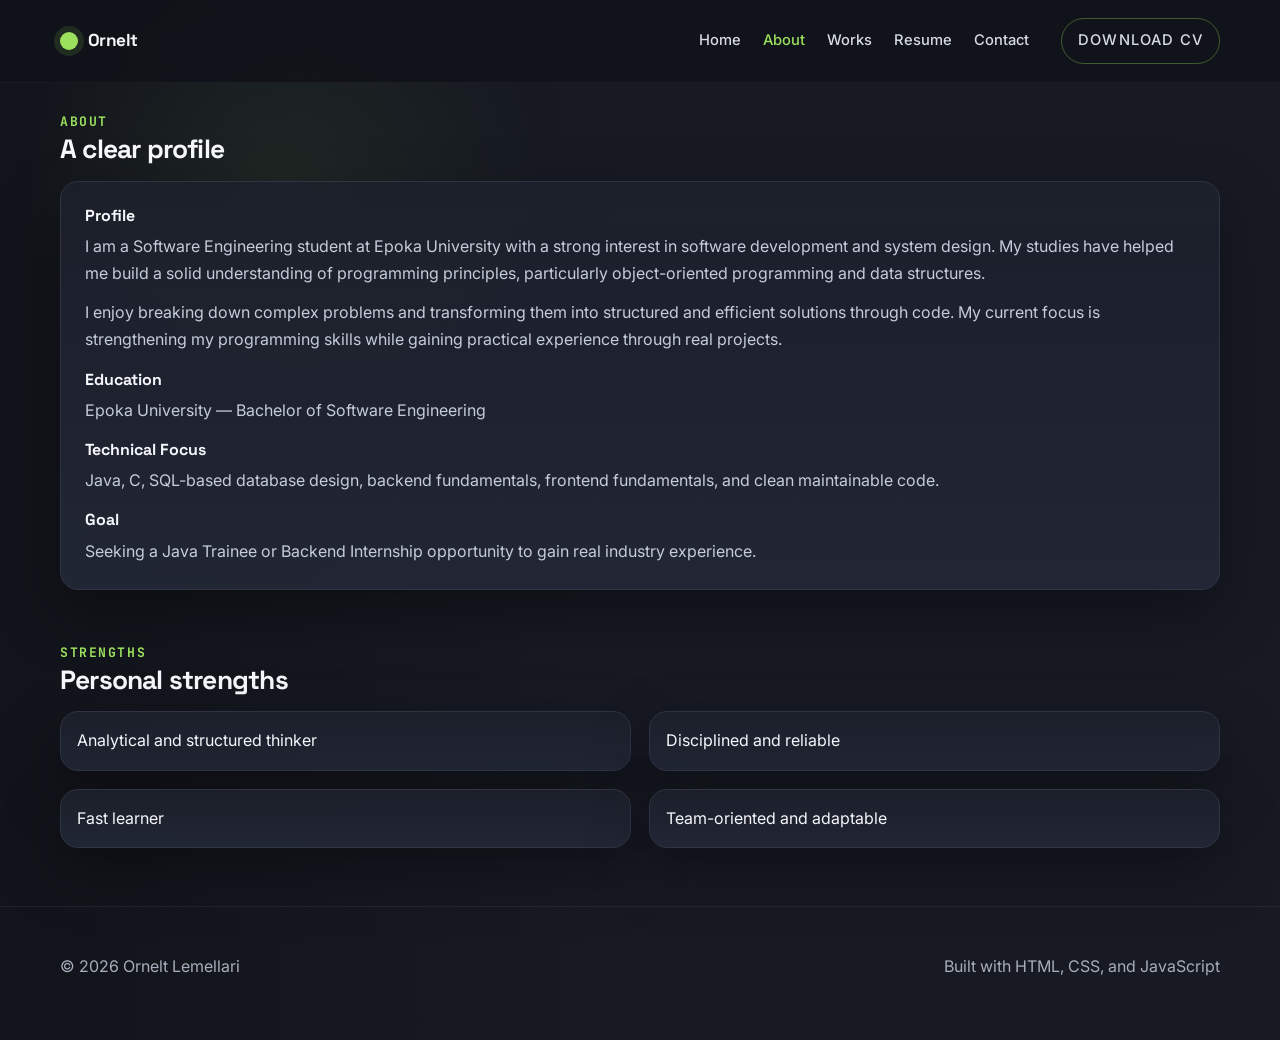
==== pages/about.html @ 7e1f36fd "Add files via upload" ====
<!doctype html><html lang="en"><head><meta charset="utf-8"><meta name="viewport" content="width=device-width,initial-scale=1"><title>About • Ornelt Lemellari</title><meta name="description" content="About Ornelt Lemellari: profile, education, strengths, and technical focus."><link rel="preconnect" href="https://fonts.googleapis.com"><link rel="preconnect" href="https://fonts.gstatic.com" crossorigin><link href="https://fonts.googleapis.com/css2?family=Space+Grotesk:wght@500;700;800&family=Inter:wght@400;500;600;700&family=JetBrains+Mono:wght@400;600&display=swap" rel="stylesheet"><link rel="stylesheet" href="../styles.css"><script defer src="../script.js"></script></head><body data-page="about"><a class="skip-link" href="#main">Skip to content</a><header data-site-header></header><main id="main" class="container"><section class="section"><div class="section-head"><p class="section-label">About</p><h2 class="h2">A clear profile</h2></div><article class="card"><div class="info-list"><div class="info-block"><h3>Profile</h3><p>I am a Software Engineering student at Epoka University with a strong interest in software development and system design. My studies have helped me build a solid understanding of programming principles, particularly object-oriented programming and data structures.</p><p style='margin-top:12px'>I enjoy breaking down complex problems and transforming them into structured and efficient solutions through code. My current focus is strengthening my programming skills while gaining practical experience through real projects.</p></div><div class="info-block"><h3>Education</h3><p>Epoka University — Bachelor of Software Engineering</p></div><div class="info-block"><h3>Technical Focus</h3><p>Java, C, SQL-based database design, backend fundamentals, frontend fundamentals, and clean maintainable code.</p></div><div class="info-block"><h3>Goal</h3><p>Seeking a Java Trainee or Backend Internship opportunity to gain real industry experience.</p></div></div></article></section><section class="section"><div class="section-head"><p class="section-label">Strengths</p><h2 class="h2">Personal strengths</h2></div><div class="grid strengths-grid"><div class="card strength">Analytical and structured thinker</div><div class="card strength">Disciplined and reliable</div><div class="card strength">Fast learner</div><div class="card strength">Team-oriented and adaptable</div></div></section></main><footer data-site-footer></footer></body></html>
---- styles.css ----
:root{--bg:#11131a;--bg2:#171a23;--surface:#1c202b;--surface2:#222736;--text:#f5f7fb;--muted:#a7adba;--line:#2e3444;--lime:#9BE15D;--lime2:#7ddc3f;--shadow:0 24px 60px rgba(0,0,0,.35);--max:1160px;--pad:clamp(18px,3vw,42px)}
*{box-sizing:border-box}html{scroll-behavior:smooth}body{margin:0;min-height:100vh;color:var(--text);background:radial-gradient(circle at 22% 18%,rgba(155,225,93,.08),transparent 20%),linear-gradient(90deg,#12141b 0%,#171a23 48%,#171a23 100%);font:400 16px/1.7 Inter,system-ui,sans-serif;overflow-x:hidden}
body:before{content:"";position:fixed;inset:0;pointer-events:none;background:linear-gradient(transparent 0 96%,rgba(255,255,255,.025) 96% 100%),linear-gradient(90deg,transparent 0 96%,rgba(255,255,255,.018) 96% 100%);background-size:100px 100px;mask-image:radial-gradient(circle at center,black 34%,transparent 86%);opacity:.18}
a{color:inherit}.container{width:min(var(--max),calc(100% - 2*var(--pad)));margin-inline:auto}.skip-link{position:absolute;left:12px;top:12px;z-index:999;padding:10px 12px;border-radius:10px;background:#202532;border:1px solid var(--line);transform:translateY(-220%)}.skip-link:focus{transform:translateY(0)}:focus-visible{outline:2px solid var(--lime);outline-offset:3px}
.site-header{position:sticky;top:0;z-index:30;background:rgba(17,19,26,.84);backdrop-filter:blur(12px);border-bottom:1px solid rgba(255,255,255,.04)}.header{min-height:82px;display:flex;align-items:center;justify-content:space-between;gap:16px}.brand{display:inline-flex;align-items:center;gap:10px;text-decoration:none;font:800 1.08rem/1 "Space Grotesk",Inter,sans-serif;letter-spacing:-.03em}.brand-mark{width:18px;height:18px;border-radius:999px;background:var(--lime);box-shadow:0 0 0 6px rgba(155,225,93,.12)}
.nav{display:flex;align-items:center;gap:22px}.nav a{text-decoration:none;color:#d5dae5;font-size:.92rem;font-weight:500;transition:.2s ease}.nav a:hover,.nav a[aria-current="page"]{color:var(--lime)}.resume-btn{margin-left:10px;display:inline-flex;align-items:center;justify-content:center;min-height:40px;padding:9px 16px;border:1px solid rgba(155,225,93,.35);border-radius:999px;color:var(--text);background:transparent;font-size:.82rem;font-weight:700;text-decoration:none;letter-spacing:.08em;text-transform:uppercase}.resume-btn:hover{background:rgba(155,225,93,.08)}.menu-btn{display:none;border:1px solid var(--line);background:#1b2030;color:var(--text);border-radius:12px;padding:10px 12px}
.hero{padding:58px 0 36px}.hero-grid{display:grid;grid-template-columns:minmax(0,1.02fr) minmax(360px,.98fr);gap:30px;align-items:center}.eyebrow{display:inline-flex;align-items:center;gap:10px;margin:0 0 14px;color:var(--lime);font:700 .84rem/1 "JetBrains Mono",monospace;letter-spacing:.12em;text-transform:uppercase}.eyebrow:before{content:"";width:32px;height:1px;background:linear-gradient(90deg,transparent,var(--lime))}
.hero h1{margin:0 0 8px;font:800 clamp(3.2rem,8vw,6.4rem)/.93 "Space Grotesk",Inter,sans-serif;letter-spacing:-.06em;max-width:8ch}.hero h1 span{display:block}.hero p.sub{margin:0 0 12px;color:var(--text);font-size:1.1rem}.hero p.sub strong{color:var(--lime)}.hero p.lead{margin:0;color:var(--muted);max-width:60ch}
.hero-actions{display:flex;flex-wrap:wrap;gap:14px;margin-top:28px}.btn{display:inline-flex;align-items:center;justify-content:center;min-height:48px;padding:12px 20px;border-radius:8px;text-decoration:none;font-weight:700;transition:.18s ease;border:1px solid transparent}.btn-primary{background:var(--lime);color:#11131a}.btn-primary:hover{background:var(--lime2);transform:translateY(-1px)}.btn-secondary{border-color:var(--line);background:rgba(255,255,255,.03);color:var(--text)}.btn-secondary:hover{border-color:rgba(155,225,93,.34);transform:translateY(-1px)}
.hero-tags{display:flex;flex-wrap:wrap;gap:10px;list-style:none;padding:0;margin:22px 0 0}.hero-tags li{padding:8px 12px;border-radius:999px;background:rgba(255,255,255,.04);border:1px solid var(--line);color:#d0d6e2;font-size:.92rem}
.visual{position:relative;min-height:560px}.visual-orbit{position:absolute;inset:36px 0 0 10px;width:min(520px,100%);height:520px;margin:auto}.ring{position:absolute;border:1px solid rgba(255,255,255,.08);border-radius:50%}.ring.one{inset:42px}.ring.two{inset:104px;border-style:dashed;opacity:.7}.ring.three{inset:170px;opacity:.6}.core{position:absolute;left:50%;top:50%;transform:translate(-50%,-50%);width:180px;height:180px;border-radius:24px;background:linear-gradient(180deg,rgba(155,225,93,.16),rgba(255,255,255,.04));border:1px solid rgba(155,225,93,.22);box-shadow:var(--shadow),0 0 30px rgba(155,225,93,.08);display:grid;place-items:center}.core-grid{width:108px;height:108px;display:grid;grid-template-columns:repeat(3,1fr);gap:8px}.core-grid span{border-radius:8px;background:linear-gradient(180deg,rgba(255,255,255,.12),rgba(255,255,255,.04));border:1px solid rgba(255,255,255,.08)}
.floating-card{position:absolute;border:1px solid var(--line);background:linear-gradient(180deg,rgba(28,32,43,.95),rgba(34,39,54,.98));box-shadow:var(--shadow);color:var(--text)}.floating-card.top{right:18px;top:40px;padding:14px 16px;width:170px;border-radius:16px}.floating-card.bottom{left:12px;bottom:32px;padding:16px 18px;width:250px;border-radius:18px}.floating-card .label{display:block;color:var(--muted);font-size:.86rem}.floating-card .value{display:block;margin-top:6px;font:700 1.15rem/1.2 "Space Grotesk",Inter,sans-serif}
.plus{position:absolute;color:#fff;font-size:1.5rem;font-weight:700;opacity:.95}.plus.one{top:24px;right:22px}.plus.two{top:68px;right:64px}.dot-col{position:absolute;right:18px;top:180px;display:grid;gap:16px}.dot-col span{width:6px;height:6px;border-radius:50%;background:#fff;opacity:.8}
.card{background:linear-gradient(180deg,rgba(28,32,43,.9),rgba(34,39,54,.92));border:1px solid var(--line);border-radius:18px;padding:24px;box-shadow:var(--shadow)}.section{padding:32px 0 24px}.section-head{margin-bottom:16px}.section-label{margin:0 0 7px;color:var(--lime);font:700 .82rem/1 "JetBrains Mono",monospace;text-transform:uppercase;letter-spacing:.12em}.h2{margin:0;font:700 1.65rem/1.12 "Space Grotesk",Inter,sans-serif;letter-spacing:-.03em}.copy{margin:0;color:var(--muted)}.summary-card{margin-top:28px;max-width:780px}
.grid{display:grid;gap:18px}.projects-grid{grid-template-columns:repeat(3,minmax(0,1fr))}.strengths-grid{grid-template-columns:repeat(2,minmax(0,1fr))}.project-card{display:flex;flex-direction:column;gap:14px}.project-top{display:flex;align-items:flex-start;justify-content:space-between;gap:10px}.project-top h3{margin:0;font:700 1.12rem/1.2 "Space Grotesk",Inter,sans-serif}.tag{padding:6px 10px;border-radius:999px;background:rgba(155,225,93,.08);border:1px solid rgba(155,225,93,.16);color:var(--lime);font-size:.8rem;font-weight:700}.project-card p,.info-block p{margin:0;color:#c5ccda}.project-links{display:flex;gap:10px;flex-wrap:wrap}.info-list{display:grid;gap:16px}.info-block h3{margin:0 0 8px;font:700 1rem/1.2 "Space Grotesk",Inter,sans-serif}.strength{padding:15px 16px}
.contact-grid{display:grid;grid-template-columns:1fr 1fr;gap:18px}.form label{display:grid;gap:6px;margin-bottom:12px;color:#e4e8f2;font-weight:500}input,textarea{width:100%;padding:13px 14px;border:1px solid var(--line);border-radius:8px;background:rgba(255,255,255,.03);color:var(--text);font:inherit}textarea{resize:vertical}input::placeholder,textarea::placeholder{color:#7d8698}
.site-footer{margin-top:34px;border-top:1px solid rgba(255,255,255,.06);padding:30px 0 44px;color:var(--muted)}.footer-inner{display:flex;justify-content:space-between;gap:16px}
@media (max-width:1040px){.hero-grid,.projects-grid,.contact-grid,.strengths-grid{grid-template-columns:1fr}.visual{min-height:500px}.visual-orbit{margin-inline:auto}}
@media (max-width:860px){.menu-btn{display:inline-flex}.nav{display:none;position:fixed;inset:82px 0 auto 0;flex-direction:column;align-items:flex-start;gap:12px;padding:18px var(--pad);background:rgba(17,19,26,.98);border-bottom:1px solid rgba(255,255,255,.06)}.nav.open{display:flex}.resume-btn{display:none}.footer-inner{flex-direction:column}.visual-orbit{width:100%;height:420px}.ring.one{inset:30px}.ring.two{inset:84px}.ring.three{inset:136px}.core{width:150px;height:150px}}
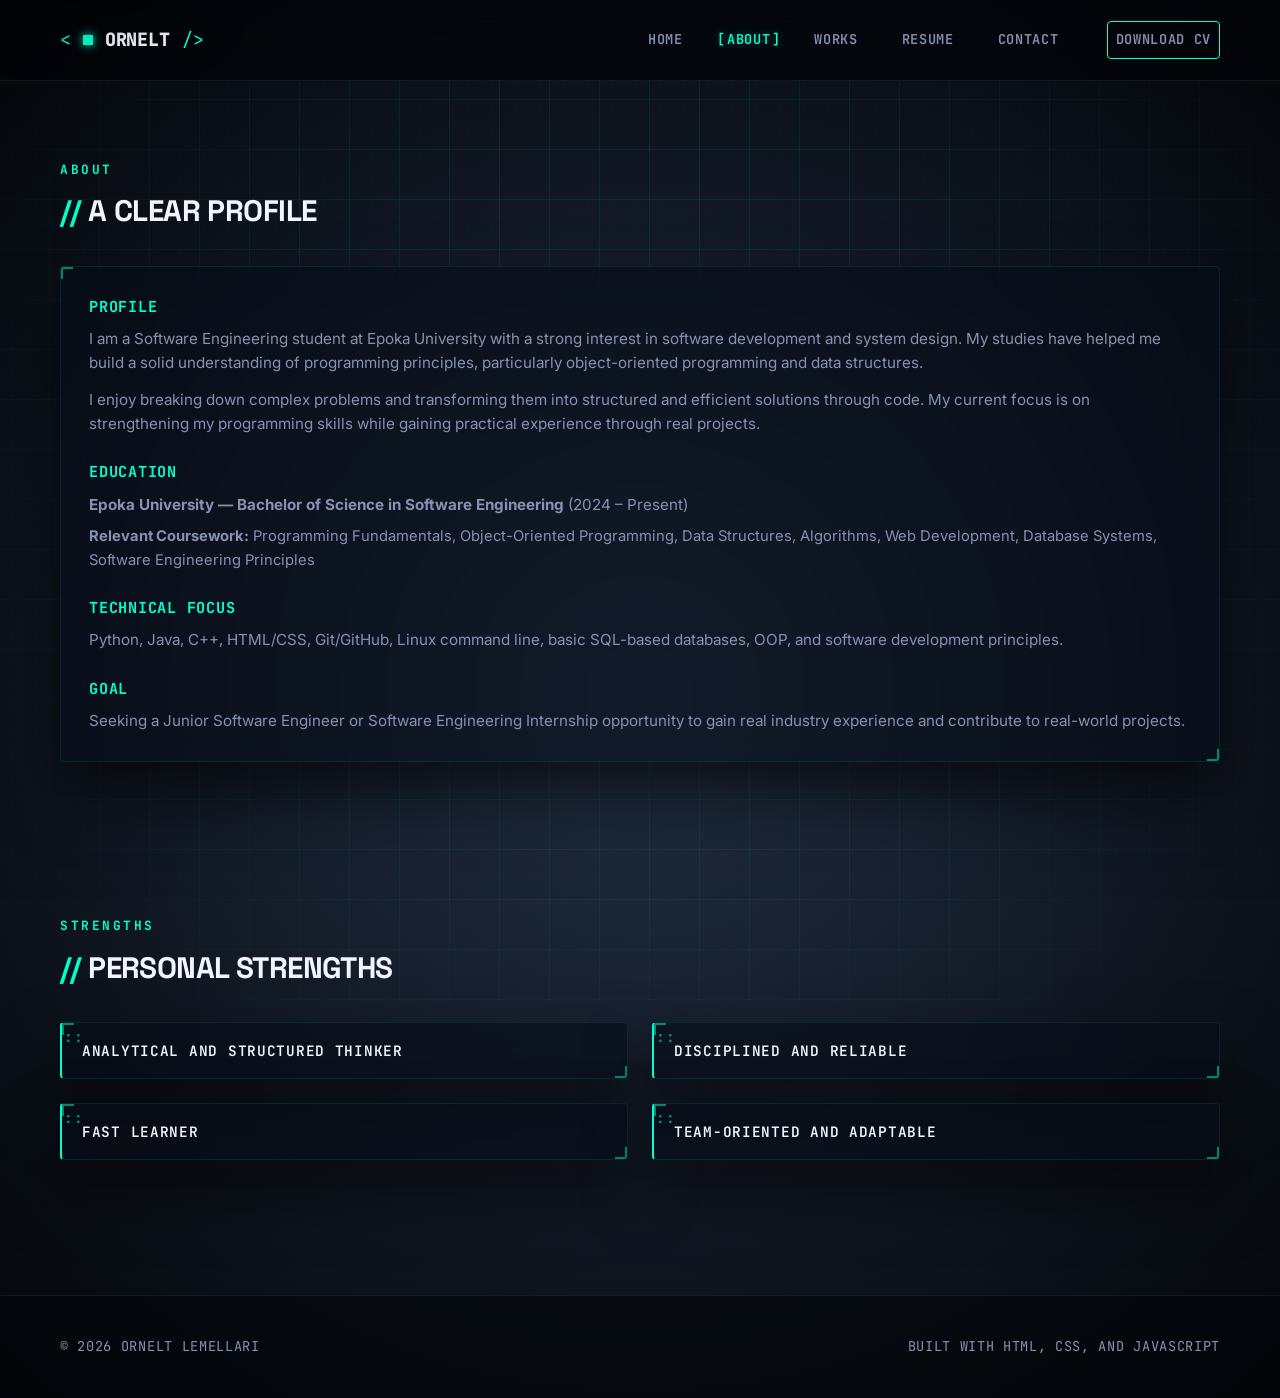
==== commit 0b1d3798: "Upgrade portfolio: futuristic neon theme, CV sync, and new projects" ====
--- a/pages/about.html
+++ b/pages/about.html
@@ -1 +1,96 @@
-<!doctype html><html lang="en"><head><meta charset="utf-8"><meta name="viewport" content="width=device-width,initial-scale=1"><title>About • Ornelt Lemellari</title><meta name="description" content="About Ornelt Lemellari: profile, education, strengths, and technical focus."><link rel="preconnect" href="https://fonts.googleapis.com"><link rel="preconnect" href="https://fonts.gstatic.com" crossorigin><link href="https://fonts.googleapis.com/css2?family=Space+Grotesk:wght@500;700;800&family=Inter:wght@400;500;600;700&family=JetBrains+Mono:wght@400;600&display=swap" rel="stylesheet"><link rel="stylesheet" href="../styles.css"><script defer src="../script.js"></script></head><body data-page="about"><a class="skip-link" href="#main">Skip to content</a><header data-site-header></header><main id="main" class="container"><section class="section"><div class="section-head"><p class="section-label">About</p><h2 class="h2">A clear profile</h2></div><article class="card"><div class="info-list"><div class="info-block"><h3>Profile</h3><p>I am a Software Engineering student at Epoka University with a strong interest in software development and system design. My studies have helped me build a solid understanding of programming principles, particularly object-oriented programming and data structures.</p><p style='margin-top:12px'>I enjoy breaking down complex problems and transforming them into structured and efficient solutions through code. My current focus is strengthening my programming skills while gaining practical experience through real projects.</p></div><div class="info-block"><h3>Education</h3><p>Epoka University — Bachelor of Software Engineering</p></div><div class="info-block"><h3>Technical Focus</h3><p>Java, C, SQL-based database design, backend fundamentals, frontend fundamentals, and clean maintainable code.</p></div><div class="info-block"><h3>Goal</h3><p>Seeking a Java Trainee or Backend Internship opportunity to gain real industry experience.</p></div></div></article></section><section class="section"><div class="section-head"><p class="section-label">Strengths</p><h2 class="h2">Personal strengths</h2></div><div class="grid strengths-grid"><div class="card strength">Analytical and structured thinker</div><div class="card strength">Disciplined and reliable</div><div class="card strength">Fast learner</div><div class="card strength">Team-oriented and adaptable</div></div></section></main><footer data-site-footer></footer></body></html>+<!doctype html>
+<html lang="en">
+  <head>
+    <meta charset="utf-8" />
+    <meta name="viewport" content="width=device-width,initial-scale=1" />
+    <title>About • Ornelt Lemellari</title>
+    <meta
+      name="description"
+      content="About Ornelt Lemellari: profile, education, strengths, and technical focus."
+    />
+    <link rel="preconnect" href="https://fonts.googleapis.com" />
+    <link rel="preconnect" href="https://fonts.gstatic.com" crossorigin />
+    <link
+      href="https://fonts.googleapis.com/css2?family=Space+Grotesk:wght@500;700;800&family=Inter:wght@400;500;600;700&family=JetBrains+Mono:wght@400;600&display=swap"
+      rel="stylesheet"
+    />
+    <link rel="stylesheet" href="../styles.css" />
+    <script defer src="../script.js"></script>
+  </head>
+  <body data-page="about">
+    <a class="skip-link" href="#main">Skip to content</a>
+    <header data-site-header></header>
+    
+    <main id="main" class="container">
+      <section class="section">
+        <div class="section-head">
+          <p class="section-label">About</p>
+          <h2 class="h2">A clear profile</h2>
+        </div>
+        <article class="card">
+          <div class="card-scanner"></div>
+          <div class="info-list">
+            <div class="info-block">
+              <h3>Profile</h3>
+              <p>
+                I am a Software Engineering student at Epoka University with a strong interest in software development and system design. My studies have helped me build a solid understanding of programming principles, particularly object-oriented programming and data structures.
+              </p>
+              <p style="margin-top: 12px">
+                I enjoy breaking down complex problems and transforming them into structured and efficient solutions through code. My current focus is on strengthening my programming skills while gaining practical experience through real projects.
+              </p>
+            </div>
+            
+            <div class="info-block">
+              <h3>Education</h3>
+              <p><strong>Epoka University — Bachelor of Science in Software Engineering</strong> (2024 – Present)</p>
+              <p style="margin-top: 8px; font-size: 0.92rem; color: var(--muted);">
+                <strong>Relevant Coursework:</strong> Programming Fundamentals, Object-Oriented Programming, Data Structures, Algorithms, Web Development, Database Systems, Software Engineering Principles
+              </p>
+            </div>
+            
+            <div class="info-block">
+              <h3>Technical Focus</h3>
+              <p>
+                Python, Java, C++, HTML/CSS, Git/GitHub, Linux command line, basic SQL-based databases, OOP, and software development principles.
+              </p>
+            </div>
+            
+            <div class="info-block">
+              <h3>Goal</h3>
+              <p>
+                Seeking a Junior Software Engineer or Software Engineering Internship opportunity to gain real industry experience and contribute to real-world projects.
+              </p>
+            </div>
+          </div>
+        </article>
+      </section>
+      
+      <section class="section">
+        <div class="section-head">
+          <p class="section-label">Strengths</p>
+          <h2 class="h2">Personal strengths</h2>
+        </div>
+        <div class="grid strengths-grid">
+          <div class="card strength">
+            <div class="card-scanner"></div>
+            Analytical and structured thinker
+          </div>
+          <div class="card strength">
+            <div class="card-scanner"></div>
+            Disciplined and reliable
+          </div>
+          <div class="card strength">
+            <div class="card-scanner"></div>
+            Fast learner
+          </div>
+          <div class="card strength">
+            <div class="card-scanner"></div>
+            Team-oriented and adaptable
+          </div>
+        </div>
+      </section>
+    </main>
+    
+    <footer data-site-footer></footer>
+  </body>
+</html>
--- a/styles.css
+++ b/styles.css
@@ -1,20 +1,1254 @@
-
-:root{--bg:#11131a;--bg2:#171a23;--surface:#1c202b;--surface2:#222736;--text:#f5f7fb;--muted:#a7adba;--line:#2e3444;--lime:#9BE15D;--lime2:#7ddc3f;--shadow:0 24px 60px rgba(0,0,0,.35);--max:1160px;--pad:clamp(18px,3vw,42px)}
-*{box-sizing:border-box}html{scroll-behavior:smooth}body{margin:0;min-height:100vh;color:var(--text);background:radial-gradient(circle at 22% 18%,rgba(155,225,93,.08),transparent 20%),linear-gradient(90deg,#12141b 0%,#171a23 48%,#171a23 100%);font:400 16px/1.7 Inter,system-ui,sans-serif;overflow-x:hidden}
-body:before{content:"";position:fixed;inset:0;pointer-events:none;background:linear-gradient(transparent 0 96%,rgba(255,255,255,.025) 96% 100%),linear-gradient(90deg,transparent 0 96%,rgba(255,255,255,.018) 96% 100%);background-size:100px 100px;mask-image:radial-gradient(circle at center,black 34%,transparent 86%);opacity:.18}
-a{color:inherit}.container{width:min(var(--max),calc(100% - 2*var(--pad)));margin-inline:auto}.skip-link{position:absolute;left:12px;top:12px;z-index:999;padding:10px 12px;border-radius:10px;background:#202532;border:1px solid var(--line);transform:translateY(-220%)}.skip-link:focus{transform:translateY(0)}:focus-visible{outline:2px solid var(--lime);outline-offset:3px}
-.site-header{position:sticky;top:0;z-index:30;background:rgba(17,19,26,.84);backdrop-filter:blur(12px);border-bottom:1px solid rgba(255,255,255,.04)}.header{min-height:82px;display:flex;align-items:center;justify-content:space-between;gap:16px}.brand{display:inline-flex;align-items:center;gap:10px;text-decoration:none;font:800 1.08rem/1 "Space Grotesk",Inter,sans-serif;letter-spacing:-.03em}.brand-mark{width:18px;height:18px;border-radius:999px;background:var(--lime);box-shadow:0 0 0 6px rgba(155,225,93,.12)}
-.nav{display:flex;align-items:center;gap:22px}.nav a{text-decoration:none;color:#d5dae5;font-size:.92rem;font-weight:500;transition:.2s ease}.nav a:hover,.nav a[aria-current="page"]{color:var(--lime)}.resume-btn{margin-left:10px;display:inline-flex;align-items:center;justify-content:center;min-height:40px;padding:9px 16px;border:1px solid rgba(155,225,93,.35);border-radius:999px;color:var(--text);background:transparent;font-size:.82rem;font-weight:700;text-decoration:none;letter-spacing:.08em;text-transform:uppercase}.resume-btn:hover{background:rgba(155,225,93,.08)}.menu-btn{display:none;border:1px solid var(--line);background:#1b2030;color:var(--text);border-radius:12px;padding:10px 12px}
-.hero{padding:58px 0 36px}.hero-grid{display:grid;grid-template-columns:minmax(0,1.02fr) minmax(360px,.98fr);gap:30px;align-items:center}.eyebrow{display:inline-flex;align-items:center;gap:10px;margin:0 0 14px;color:var(--lime);font:700 .84rem/1 "JetBrains Mono",monospace;letter-spacing:.12em;text-transform:uppercase}.eyebrow:before{content:"";width:32px;height:1px;background:linear-gradient(90deg,transparent,var(--lime))}
-.hero h1{margin:0 0 8px;font:800 clamp(3.2rem,8vw,6.4rem)/.93 "Space Grotesk",Inter,sans-serif;letter-spacing:-.06em;max-width:8ch}.hero h1 span{display:block}.hero p.sub{margin:0 0 12px;color:var(--text);font-size:1.1rem}.hero p.sub strong{color:var(--lime)}.hero p.lead{margin:0;color:var(--muted);max-width:60ch}
-.hero-actions{display:flex;flex-wrap:wrap;gap:14px;margin-top:28px}.btn{display:inline-flex;align-items:center;justify-content:center;min-height:48px;padding:12px 20px;border-radius:8px;text-decoration:none;font-weight:700;transition:.18s ease;border:1px solid transparent}.btn-primary{background:var(--lime);color:#11131a}.btn-primary:hover{background:var(--lime2);transform:translateY(-1px)}.btn-secondary{border-color:var(--line);background:rgba(255,255,255,.03);color:var(--text)}.btn-secondary:hover{border-color:rgba(155,225,93,.34);transform:translateY(-1px)}
-.hero-tags{display:flex;flex-wrap:wrap;gap:10px;list-style:none;padding:0;margin:22px 0 0}.hero-tags li{padding:8px 12px;border-radius:999px;background:rgba(255,255,255,.04);border:1px solid var(--line);color:#d0d6e2;font-size:.92rem}
-.visual{position:relative;min-height:560px}.visual-orbit{position:absolute;inset:36px 0 0 10px;width:min(520px,100%);height:520px;margin:auto}.ring{position:absolute;border:1px solid rgba(255,255,255,.08);border-radius:50%}.ring.one{inset:42px}.ring.two{inset:104px;border-style:dashed;opacity:.7}.ring.three{inset:170px;opacity:.6}.core{position:absolute;left:50%;top:50%;transform:translate(-50%,-50%);width:180px;height:180px;border-radius:24px;background:linear-gradient(180deg,rgba(155,225,93,.16),rgba(255,255,255,.04));border:1px solid rgba(155,225,93,.22);box-shadow:var(--shadow),0 0 30px rgba(155,225,93,.08);display:grid;place-items:center}.core-grid{width:108px;height:108px;display:grid;grid-template-columns:repeat(3,1fr);gap:8px}.core-grid span{border-radius:8px;background:linear-gradient(180deg,rgba(255,255,255,.12),rgba(255,255,255,.04));border:1px solid rgba(255,255,255,.08)}
-.floating-card{position:absolute;border:1px solid var(--line);background:linear-gradient(180deg,rgba(28,32,43,.95),rgba(34,39,54,.98));box-shadow:var(--shadow);color:var(--text)}.floating-card.top{right:18px;top:40px;padding:14px 16px;width:170px;border-radius:16px}.floating-card.bottom{left:12px;bottom:32px;padding:16px 18px;width:250px;border-radius:18px}.floating-card .label{display:block;color:var(--muted);font-size:.86rem}.floating-card .value{display:block;margin-top:6px;font:700 1.15rem/1.2 "Space Grotesk",Inter,sans-serif}
-.plus{position:absolute;color:#fff;font-size:1.5rem;font-weight:700;opacity:.95}.plus.one{top:24px;right:22px}.plus.two{top:68px;right:64px}.dot-col{position:absolute;right:18px;top:180px;display:grid;gap:16px}.dot-col span{width:6px;height:6px;border-radius:50%;background:#fff;opacity:.8}
-.card{background:linear-gradient(180deg,rgba(28,32,43,.9),rgba(34,39,54,.92));border:1px solid var(--line);border-radius:18px;padding:24px;box-shadow:var(--shadow)}.section{padding:32px 0 24px}.section-head{margin-bottom:16px}.section-label{margin:0 0 7px;color:var(--lime);font:700 .82rem/1 "JetBrains Mono",monospace;text-transform:uppercase;letter-spacing:.12em}.h2{margin:0;font:700 1.65rem/1.12 "Space Grotesk",Inter,sans-serif;letter-spacing:-.03em}.copy{margin:0;color:var(--muted)}.summary-card{margin-top:28px;max-width:780px}
-.grid{display:grid;gap:18px}.projects-grid{grid-template-columns:repeat(3,minmax(0,1fr))}.strengths-grid{grid-template-columns:repeat(2,minmax(0,1fr))}.project-card{display:flex;flex-direction:column;gap:14px}.project-top{display:flex;align-items:flex-start;justify-content:space-between;gap:10px}.project-top h3{margin:0;font:700 1.12rem/1.2 "Space Grotesk",Inter,sans-serif}.tag{padding:6px 10px;border-radius:999px;background:rgba(155,225,93,.08);border:1px solid rgba(155,225,93,.16);color:var(--lime);font-size:.8rem;font-weight:700}.project-card p,.info-block p{margin:0;color:#c5ccda}.project-links{display:flex;gap:10px;flex-wrap:wrap}.info-list{display:grid;gap:16px}.info-block h3{margin:0 0 8px;font:700 1rem/1.2 "Space Grotesk",Inter,sans-serif}.strength{padding:15px 16px}
-.contact-grid{display:grid;grid-template-columns:1fr 1fr;gap:18px}.form label{display:grid;gap:6px;margin-bottom:12px;color:#e4e8f2;font-weight:500}input,textarea{width:100%;padding:13px 14px;border:1px solid var(--line);border-radius:8px;background:rgba(255,255,255,.03);color:var(--text);font:inherit}textarea{resize:vertical}input::placeholder,textarea::placeholder{color:#7d8698}
-.site-footer{margin-top:34px;border-top:1px solid rgba(255,255,255,.06);padding:30px 0 44px;color:var(--muted)}.footer-inner{display:flex;justify-content:space-between;gap:16px}
-@media (max-width:1040px){.hero-grid,.projects-grid,.contact-grid,.strengths-grid{grid-template-columns:1fr}.visual{min-height:500px}.visual-orbit{margin-inline:auto}}
-@media (max-width:860px){.menu-btn{display:inline-flex}.nav{display:none;position:fixed;inset:82px 0 auto 0;flex-direction:column;align-items:flex-start;gap:12px;padding:18px var(--pad);background:rgba(17,19,26,.98);border-bottom:1px solid rgba(255,255,255,.06)}.nav.open{display:flex}.resume-btn{display:none}.footer-inner{flex-direction:column}.visual-orbit{width:100%;height:420px}.ring.one{inset:30px}.ring.two{inset:84px}.ring.three{inset:136px}.core{width:150px;height:150px}}
+/* ==========================================================================
+   Futuristic / Cyberpunk Design System
+   ========================================================================== */
+
+:root {
+  --bg: #030509;
+  --bg-gradient: radial-gradient(circle at 50% 50%, rgba(10, 25, 47, 0.9) 0%, #030509 100%);
+  --surface: rgba(6, 11, 23, 0.55);
+  --surface-hover: rgba(10, 18, 38, 0.7);
+  --surface-solid: #090e1a;
+  
+  /* Cyber Colors */
+  --text: #f0f5ff;
+  --muted: #8892b0;
+  --lime: #00ffcc;       /* Cyber Neon Cyan */
+  --lime-glow: rgba(0, 255, 204, 0.35);
+  --accent: #ff007f;     /* Cyber Neon Pink */
+  --accent-glow: rgba(255, 0, 127, 0.3);
+  --yellow: #ffd700;     /* Tech Alert Gold */
+  
+  --line: rgba(0, 255, 204, 0.1);
+  --line-active: rgba(0, 255, 204, 0.45);
+  --shadow-sm: 0 8px 24px rgba(0, 0, 0, 0.4);
+  --shadow-lg: 0 32px 64px rgba(0, 0, 0, 0.6);
+  --shadow-glow: 0 0 30px rgba(0, 255, 204, 0.15);
+  
+  --max: 1160px;
+  --pad: clamp(20px, 4vw, 48px);
+  --font-display: "Space Grotesk", "Inter", system-ui, sans-serif;
+  --font-mono: "JetBrains Mono", monospace;
+  --radius-sm: 4px;      /* Sharp tech edges */
+  --radius-md: 8px;
+  --radius-lg: 16px;
+  --transition-fast: 0.15s cubic-bezier(0.2, 0.8, 0.2, 1);
+  --transition-normal: 0.3s cubic-bezier(0.2, 0.8, 0.2, 1);
+}
+
+/* ==========================================================================
+   Reset & Core Styles
+   ========================================================================== */
+
+* {
+  box-sizing: border-box;
+  margin: 0;
+  padding: 0;
+}
+
+html {
+  scroll-behavior: smooth;
+}
+
+body {
+  min-height: 100vh;
+  color: var(--text);
+  background: var(--bg-gradient);
+  font-family: "Inter", system-ui, sans-serif;
+  line-height: 1.6;
+  overflow-x: hidden;
+  position: relative;
+}
+
+/* Animating Tech Grid Background */
+body::before {
+  content: "";
+  position: fixed;
+  inset: -100px;
+  pointer-events: none;
+  background-image: 
+    linear-gradient(transparent 97%, var(--line) 97%),
+    linear-gradient(90deg, transparent 97%, var(--line) 97%);
+  background-size: 50px 50px;
+  mask-image: radial-gradient(circle at center, black 40%, transparent 85%);
+  animation: grid-scroll 35s linear infinite;
+  opacity: 0.75;
+  z-index: 1;
+}
+
+/* Subtle digital noise overlay */
+body::after {
+  content: "";
+  position: fixed;
+  inset: 0;
+  pointer-events: none;
+  background: rgba(3, 5, 9, 0.15);
+  background-image: radial-gradient(rgba(0, 255, 204, 0.15) 1px, transparent 0);
+  background-size: 24px 24px;
+  opacity: 0.15;
+  z-index: 2;
+}
+
+a {
+  color: inherit;
+  text-decoration: none;
+  transition: all var(--transition-fast);
+}
+
+/* Accessibility Focus States */
+:focus-visible {
+  outline: 2px solid var(--lime);
+  outline-offset: 4px;
+}
+
+.skip-link {
+  position: absolute;
+  left: 20px;
+  top: 20px;
+  z-index: 9999;
+  padding: 12px 18px;
+  border-radius: var(--radius-sm);
+  background: var(--surface-solid);
+  border: 1px solid var(--lime);
+  transform: translateY(-200%);
+  transition: transform var(--transition-normal);
+  font-family: var(--font-mono);
+  font-size: 0.85rem;
+  box-shadow: var(--shadow-lg), 0 0 15px var(--lime-glow);
+}
+
+.skip-link:focus {
+  transform: translateY(0);
+}
+
+.container {
+  width: min(var(--max), calc(100% - 2 * var(--pad)));
+  margin-inline: auto;
+  position: relative;
+  z-index: 5;
+}
+
+/* ==========================================================================
+   Header & Navigation
+   ========================================================================== */
+
+.site-header {
+  position: sticky;
+  top: 0;
+  z-index: 100;
+  background: rgba(3, 5, 9, 0.75);
+  backdrop-filter: blur(20px);
+  -webkit-backdrop-filter: blur(20px);
+  border-bottom: 1px solid var(--line);
+  transition: background var(--transition-normal);
+}
+
+.header {
+  min-height: 80px;
+  display: flex;
+  align-items: center;
+  justify-content: space-between;
+  gap: 20px;
+}
+
+.brand {
+  display: inline-flex;
+  align-items: center;
+  gap: 12px;
+  font-family: var(--font-mono);
+  font-weight: 800;
+  font-size: 1.15rem;
+  letter-spacing: -0.01em;
+  color: var(--text);
+  text-transform: uppercase;
+}
+
+.brand::before {
+  content: "<";
+  color: var(--lime);
+  font-weight: 400;
+}
+
+.brand::after {
+  content: " />";
+  color: var(--lime);
+  font-weight: 400;
+}
+
+.brand-mark {
+  width: 10px;
+  height: 10px;
+  background: var(--lime);
+  position: relative;
+  box-shadow: 0 0 10px var(--lime);
+  animation: pulse-shadow 3s ease-in-out infinite;
+}
+
+.nav {
+  display: flex;
+  align-items: center;
+  gap: 28px;
+}
+
+.nav a {
+  font-family: var(--font-mono);
+  font-size: 0.85rem;
+  font-weight: 600;
+  color: var(--muted);
+  position: relative;
+  padding: 6px 8px;
+  text-transform: uppercase;
+  letter-spacing: 0.05em;
+}
+
+.nav a::before {
+  content: "[";
+  position: absolute;
+  left: -2px;
+  opacity: 0;
+  transition: opacity var(--transition-fast), transform var(--transition-fast);
+  transform: translateX(4px);
+  color: var(--lime);
+}
+
+.nav a::after {
+  content: "]";
+  position: absolute;
+  right: -2px;
+  opacity: 0;
+  transition: opacity var(--transition-fast), transform var(--transition-fast);
+  transform: translateX(-4px);
+  color: var(--lime);
+}
+
+.nav a:hover,
+.nav a[aria-current="page"] {
+  color: var(--lime);
+  text-shadow: 0 0 8px var(--lime-glow);
+}
+
+.nav a:hover::before,
+.nav a[aria-current="page"]::before,
+.nav a:hover::after,
+.nav a[aria-current="page"]::after {
+  opacity: 1;
+  transform: translateX(0);
+}
+
+/* Button & Nav Action Callouts */
+.resume-btn {
+  margin-left: 12px;
+  display: inline-flex;
+  align-items: center;
+  justify-content: center;
+  min-height: 38px;
+  padding: 6px 16px;
+  border: 1px solid var(--lime);
+  border-radius: var(--radius-sm);
+  color: var(--lime);
+  background: transparent;
+  font-family: var(--font-mono);
+  font-size: 0.78rem;
+  font-weight: 700;
+  letter-spacing: 0.1em;
+  text-transform: uppercase;
+  transition: all var(--transition-normal);
+}
+
+.resume-btn:hover {
+  background: rgba(0, 255, 204, 0.08);
+  transform: translateY(-1px);
+  box-shadow: 0 0 15px rgba(0, 255, 204, 0.25);
+}
+
+.menu-btn {
+  display: none;
+  border: 1px solid var(--line-active);
+  background: var(--surface);
+  color: var(--lime);
+  font-family: var(--font-mono);
+  font-size: 0.8rem;
+  text-transform: uppercase;
+  border-radius: var(--radius-sm);
+  padding: 8px 12px;
+  cursor: pointer;
+  letter-spacing: 0.05em;
+}
+
+.menu-btn:hover {
+  background: var(--surface-hover);
+  box-shadow: 0 0 8px var(--lime-glow);
+}
+
+/* ==========================================================================
+   Hero Section
+   ========================================================================== */
+
+.hero {
+  padding: clamp(40px, 8vw, 80px) 0 clamp(30px, 5vw, 50px);
+}
+
+.hero-grid {
+  display: grid;
+  grid-template-columns: minmax(0, 1.15fr) minmax(360px, 0.85fr);
+  gap: 50px;
+  align-items: center;
+}
+
+/* Futuristic readout label */
+.tech-readout {
+  display: flex;
+  align-items: center;
+  gap: 8px;
+  font-family: var(--font-mono);
+  font-size: 0.75rem;
+  color: var(--muted);
+  margin-bottom: 24px;
+  padding: 6px 12px;
+  background: rgba(255, 255, 255, 0.02);
+  border: 1px solid var(--line);
+  width: fit-content;
+  border-radius: var(--radius-sm);
+}
+
+.tech-readout .pulse-dot {
+  width: 6px;
+  height: 6px;
+  background: var(--lime);
+  border-radius: 50%;
+  box-shadow: 0 0 8px var(--lime);
+  animation: pulse-shadow 1.5s ease-in-out infinite;
+}
+
+.eyebrow {
+  display: inline-flex;
+  align-items: center;
+  gap: 12px;
+  margin-bottom: 12px;
+  color: var(--lime);
+  font-family: var(--font-mono);
+  font-weight: 700;
+  font-size: 0.85rem;
+  letter-spacing: 0.2em;
+  text-transform: uppercase;
+}
+
+.hero h1 {
+  margin-bottom: 24px;
+  font-family: var(--font-display);
+  font-weight: 800;
+  font-size: clamp(3rem, 7vw, 5rem);
+  line-height: 0.95;
+  letter-spacing: -0.05em;
+  background: linear-gradient(135deg, var(--text) 30%, #6f80a8 100%);
+  -webkit-background-clip: text;
+  -webkit-text-fill-color: transparent;
+  position: relative;
+}
+
+.hero h1 span {
+  display: block;
+}
+
+.hero p.sub {
+  margin-bottom: 18px;
+  color: var(--text);
+  font-size: 1.15rem;
+  font-weight: 500;
+}
+
+.hero p.lead {
+  margin-bottom: 0;
+  color: var(--muted);
+  font-size: 1.02rem;
+  max-width: 55ch;
+  border-left: 2px solid var(--lime);
+  padding-left: 16px;
+}
+
+.hero-actions {
+  display: flex;
+  flex-wrap: wrap;
+  gap: 16px;
+  margin-top: 36px;
+}
+
+/* ==========================================================================
+   Buttons
+   ========================================================================== */
+
+.btn {
+  display: inline-flex;
+  align-items: center;
+  justify-content: center;
+  min-height: 48px;
+  padding: 12px 24px;
+  border-radius: var(--radius-sm);
+  font-family: var(--font-mono);
+  font-weight: 700;
+  font-size: 0.88rem;
+  letter-spacing: 0.05em;
+  text-transform: uppercase;
+  transition: all var(--transition-normal);
+  border: 1px solid transparent;
+  cursor: pointer;
+  position: relative;
+  overflow: hidden;
+}
+
+.btn-primary {
+  background: var(--lime);
+  color: #030509;
+  box-shadow: 0 0 15px rgba(0, 255, 204, 0.2);
+}
+
+.btn-primary:hover {
+  background: #00e0b3;
+  transform: translateY(-2px);
+  box-shadow: 0 0 25px rgba(0, 255, 204, 0.45);
+}
+
+.btn-secondary {
+  border-color: var(--lime);
+  background: rgba(0, 255, 204, 0.02);
+  color: var(--lime);
+}
+
+.btn-secondary:hover {
+  background: rgba(0, 255, 204, 0.06);
+  transform: translateY(-2px);
+  box-shadow: 0 0 15px rgba(0, 255, 204, 0.15);
+}
+
+/* ==========================================================================
+   Tags & Chips
+   ========================================================================== */
+
+.hero-tags {
+  display: flex;
+  flex-wrap: wrap;
+  gap: 8px;
+  list-style: none;
+  margin-top: 30px;
+}
+
+.hero-tags li {
+  padding: 6px 12px;
+  border-radius: var(--radius-sm);
+  background: rgba(0, 255, 204, 0.02);
+  border: 1px solid var(--line);
+  color: var(--muted);
+  font-family: var(--font-mono);
+  font-size: 0.8rem;
+  font-weight: 500;
+  transition: all var(--transition-fast);
+}
+
+.hero-tags li:hover {
+  border-color: var(--lime);
+  background: rgba(0, 255, 204, 0.05);
+  color: var(--lime);
+  text-shadow: 0 0 5px var(--lime-glow);
+}
+
+/* ==========================================================================
+   Tech Cards (Cyberpunk style)
+   ========================================================================== */
+
+.card {
+  background: var(--surface);
+  backdrop-filter: blur(20px);
+  -webkit-backdrop-filter: blur(20px);
+  border: 1px solid var(--line);
+  border-radius: var(--radius-sm);
+  padding: 28px;
+  box-shadow: var(--shadow-lg);
+  transition: all var(--transition-normal);
+  position: relative;
+  overflow: hidden;
+}
+
+/* Tech corner ticks */
+.card::before {
+  content: "";
+  position: absolute;
+  top: 0;
+  left: 0;
+  width: 10px;
+  height: 10px;
+  border-top: 2px solid var(--lime);
+  border-left: 2px solid var(--lime);
+  opacity: 0.5;
+  transition: opacity var(--transition-normal);
+}
+
+.card::after {
+  content: "";
+  position: absolute;
+  bottom: 0;
+  right: 0;
+  width: 10px;
+  height: 10px;
+  border-bottom: 2px solid var(--lime);
+  border-right: 2px solid var(--lime);
+  opacity: 0.5;
+  transition: opacity var(--transition-normal);
+}
+
+.card:hover {
+  transform: translateY(-4px);
+  border-color: var(--lime);
+  box-shadow: var(--shadow-lg), 0 0 20px rgba(0, 255, 204, 0.1);
+  background: var(--surface-hover);
+}
+
+.card:hover::before,
+.card:hover::after {
+  opacity: 1;
+}
+
+/* Futuristic Scanline running through hovered cards */
+.card-scanner {
+  position: absolute;
+  inset: 0;
+  background: linear-gradient(to bottom, transparent 40%, rgba(0, 255, 204, 0.08) 50%, transparent 60%);
+  background-size: 100% 200%;
+  pointer-events: none;
+  opacity: 0;
+  transition: opacity var(--transition-normal);
+}
+
+.card:hover .card-scanner {
+  opacity: 1;
+  animation: scanline 2.5s linear infinite;
+}
+
+.summary-card {
+  margin-top: 40px;
+  max-width: 780px;
+}
+
+/* ==========================================================================
+   Sections
+   ========================================================================== */
+
+.section {
+  padding: clamp(45px, 6vw, 75px) 0;
+}
+
+.section-head {
+  margin-bottom: 30px;
+  position: relative;
+}
+
+.section-label {
+  margin-bottom: 8px;
+  color: var(--lime);
+  font-family: var(--font-mono);
+  font-weight: 700;
+  font-size: 0.8rem;
+  text-transform: uppercase;
+  letter-spacing: 0.2em;
+  display: inline-flex;
+  align-items: center;
+  gap: 8px;
+}
+
+.h2 {
+  font-family: var(--font-display);
+  font-weight: 700;
+  font-size: 1.85rem;
+  letter-spacing: -0.02em;
+  color: var(--text);
+  text-transform: uppercase;
+}
+
+.h2::before {
+  content: "// ";
+  color: var(--lime);
+}
+
+.copy {
+  color: var(--muted);
+  font-size: 1.02rem;
+  line-height: 1.7;
+}
+
+/* ==========================================================================
+   Interactive HUD Orbit & Hologram Visuals
+   ========================================================================== */
+
+.visual {
+  position: relative;
+  min-height: 560px;
+  display: flex;
+  align-items: center;
+  justify-content: center;
+}
+
+.visual-orbit {
+  position: relative;
+  width: 500px;
+  height: 500px;
+  display: flex;
+  align-items: center;
+  justify-content: center;
+}
+
+/* Hologram visual wrapper */
+.visual-orbit::before {
+  content: "";
+  position: absolute;
+  inset: 20px;
+  background: radial-gradient(circle at center, rgba(0, 255, 204, 0.05), transparent 70%);
+  pointer-events: none;
+  animation: pulse-glow 6s ease-in-out infinite;
+}
+
+.ring {
+  position: absolute;
+  border: 1px solid rgba(0, 255, 204, 0.05);
+  border-radius: 50%;
+  pointer-events: none;
+}
+
+.ring.one {
+  width: 440px;
+  height: 440px;
+  border-color: rgba(0, 255, 204, 0.02);
+  animation: spin 50s linear infinite;
+}
+
+.ring.one::before {
+  content: "";
+  position: absolute;
+  width: 6px;
+  height: 6px;
+  background: var(--lime);
+  border-radius: 50%;
+  top: 50%;
+  left: 0;
+  box-shadow: 0 0 10px var(--lime);
+}
+
+.ring.two {
+  width: 320px;
+  height: 320px;
+  border-style: dashed;
+  border-color: rgba(0, 255, 204, 0.15);
+  animation: spin-reverse 35s linear infinite;
+}
+
+.ring.three {
+  width: 220px;
+  height: 220px;
+  border-color: rgba(0, 255, 204, 0.06);
+  animation: spin 20s linear infinite;
+}
+
+.core {
+  position: absolute;
+  width: 130px;
+  height: 130px;
+  border-radius: 50%; /* HUD Radar style */
+  background: linear-gradient(135deg, rgba(0, 255, 204, 0.12), rgba(0, 255, 204, 0.01));
+  border: 1px solid rgba(0, 255, 204, 0.25);
+  box-shadow: 0 0 40px rgba(0, 255, 204, 0.1);
+  display: grid;
+  place-items: center;
+  animation: pulse-glow 5s ease-in-out infinite;
+}
+
+.core-grid {
+  width: 70px;
+  height: 70px;
+  display: grid;
+  grid-template-columns: repeat(3, 1fr);
+  gap: 8px;
+}
+
+.core-grid span {
+  border-radius: 2px;
+  background: rgba(0, 255, 204, 0.03);
+  border: 1px solid rgba(0, 255, 204, 0.08);
+  transition: all var(--transition-fast);
+}
+
+.core:hover .core-grid span {
+  background: rgba(0, 255, 204, 0.15);
+  border-color: var(--lime);
+  box-shadow: 0 0 8px rgba(0, 255, 204, 0.4);
+}
+
+.floating-card {
+  position: absolute;
+  border: 1px solid var(--line);
+  background: rgba(3, 5, 9, 0.85);
+  backdrop-filter: blur(16px);
+  -webkit-backdrop-filter: blur(16px);
+  box-shadow: var(--shadow-lg), 0 0 15px rgba(0, 0, 0, 0.5);
+  color: var(--text);
+  z-index: 10;
+  transition: all var(--transition-fast);
+  border-radius: var(--radius-sm);
+}
+
+.floating-card::before {
+  content: "";
+  position: absolute;
+  top: 0;
+  left: 0;
+  width: 6px;
+  height: 2px;
+  background: var(--lime);
+}
+
+.floating-card:hover {
+  border-color: var(--lime);
+  box-shadow: var(--shadow-lg), 0 0 15px rgba(0, 255, 204, 0.15);
+}
+
+.floating-card.top {
+  right: 15px;
+  top: 60px;
+  padding: 14px 18px;
+  width: 175px;
+  animation: float-top 7s ease-in-out infinite;
+}
+
+.floating-card.bottom {
+  left: 10px;
+  bottom: 50px;
+  padding: 16px 20px;
+  width: 245px;
+  animation: float-bottom 8s ease-in-out infinite;
+}
+
+.floating-card .label {
+  display: block;
+  color: var(--muted);
+  font-family: var(--font-mono);
+  font-size: 0.72rem;
+  text-transform: uppercase;
+  letter-spacing: 0.08em;
+}
+
+.floating-card .value {
+  display: block;
+  margin-top: 6px;
+  font-family: var(--font-display);
+  font-weight: 700;
+  font-size: 1.05rem;
+  line-height: 1.25;
+}
+
+.plus {
+  position: absolute;
+  color: var(--lime);
+  font-family: var(--font-mono);
+  font-size: 1.2rem;
+  font-weight: 400;
+  opacity: 0.25;
+  pointer-events: none;
+  animation: pulse-plus 5s ease-in-out infinite;
+}
+
+.plus.one {
+  top: 50px;
+  left: 60px;
+  animation-delay: 1s;
+}
+
+.plus.two {
+  bottom: 80px;
+  right: 80px;
+  animation-delay: 3.5s;
+}
+
+.dot-col {
+  position: absolute;
+  right: 50px;
+  top: 150px;
+  display: grid;
+  gap: 12px;
+  opacity: 0.25;
+}
+
+.dot-col span {
+  width: 4px;
+  height: 4px;
+  background: var(--lime);
+  box-shadow: 0 0 4px var(--lime);
+}
+
+/* ==========================================================================
+   Grids & Layouts
+   ========================================================================== */
+
+.grid {
+  display: grid;
+  gap: 24px;
+}
+
+.projects-grid {
+  grid-template-columns: repeat(3, 1fr);
+}
+
+.strengths-grid {
+  grid-template-columns: repeat(2, 1fr);
+}
+
+/* Project Cards */
+.project-card {
+  display: flex;
+  flex-direction: column;
+  gap: 16px;
+  height: 100%;
+}
+
+.project-top {
+  display: flex;
+  align-items: flex-start;
+  justify-content: space-between;
+  gap: 12px;
+}
+
+.project-top h3 {
+  font-family: var(--font-display);
+  font-weight: 700;
+  font-size: 1.15rem;
+  line-height: 1.3;
+}
+
+.tag {
+  padding: 4px 10px;
+  border-radius: var(--radius-sm);
+  background: rgba(0, 255, 204, 0.05);
+  border: 1px solid rgba(0, 255, 204, 0.2);
+  color: var(--lime);
+  font-family: var(--font-mono);
+  font-size: 0.72rem;
+  font-weight: 700;
+  text-transform: uppercase;
+  letter-spacing: 0.05em;
+  white-space: nowrap;
+}
+
+.project-card p,
+.info-block p {
+  color: var(--muted);
+  font-size: 0.95rem;
+  line-height: 1.6;
+}
+
+.project-links {
+  margin-top: auto;
+  display: flex;
+  gap: 12px;
+  flex-wrap: wrap;
+}
+
+.project-links .btn {
+  min-height: 38px;
+  padding: 8px 16px;
+  font-size: 0.8rem;
+  border-radius: var(--radius-sm);
+}
+
+/* Strengths & Details */
+.info-list {
+  display: grid;
+  gap: 24px;
+}
+
+.info-block h3 {
+  margin-bottom: 8px;
+  font-family: var(--font-mono);
+  font-weight: 700;
+  font-size: 0.95rem;
+  text-transform: uppercase;
+  letter-spacing: 0.05em;
+  color: var(--lime);
+}
+
+.strength {
+  padding: 16px 20px;
+  font-family: var(--font-mono);
+  font-weight: 600;
+  font-size: 0.9rem;
+  display: flex;
+  align-items: center;
+  gap: 12px;
+  text-transform: uppercase;
+  letter-spacing: 0.05em;
+  border-left: 2px solid var(--lime);
+}
+
+.strength::before {
+  content: "::";
+  color: var(--lime);
+  font-weight: 800;
+}
+
+/* ==========================================================================
+   Contact Form & Inputs
+   ========================================================================== */
+
+.contact-grid {
+  display: grid;
+  grid-template-columns: 0.85fr 1.15fr;
+  gap: 24px;
+  align-items: start;
+}
+
+.form label {
+  display: grid;
+  gap: 8px;
+  margin-bottom: 16px;
+  color: var(--text);
+  font-weight: 600;
+  font-size: 0.9rem;
+}
+
+.form label span {
+  font-family: var(--font-mono);
+  font-size: 0.78rem;
+  color: var(--muted);
+  text-transform: uppercase;
+  letter-spacing: 0.08em;
+}
+
+input,
+textarea {
+  width: 100%;
+  padding: 14px 16px;
+  border: 1px solid var(--line);
+  border-radius: var(--radius-sm);
+  background: rgba(255, 255, 255, 0.01);
+  color: var(--text);
+  font-family: inherit;
+  font-size: 0.95rem;
+  transition: all var(--transition-fast);
+}
+
+input:hover,
+textarea:hover {
+  border-color: rgba(0, 255, 204, 0.2);
+  background: rgba(255, 255, 255, 0.03);
+}
+
+input:focus,
+textarea:focus {
+  outline: none;
+  border-color: var(--lime);
+  background: rgba(0, 255, 204, 0.02);
+  box-shadow: 0 0 15px rgba(0, 255, 204, 0.15);
+}
+
+textarea {
+  resize: vertical;
+}
+
+input::placeholder,
+textarea::placeholder {
+  color: #3e4a66;
+}
+
+/* Custom Success Toast notification */
+.toast-msg {
+  position: fixed;
+  bottom: 24px;
+  right: 24px;
+  background: var(--surface-solid);
+  border: 1px solid var(--lime);
+  color: var(--text);
+  padding: 16px 24px;
+  border-radius: var(--radius-sm);
+  box-shadow: var(--shadow-lg), 0 0 20px rgba(0, 255, 204, 0.2);
+  z-index: 1000;
+  display: flex;
+  align-items: center;
+  gap: 12px;
+  transform: translateY(100px);
+  opacity: 0;
+  transition: all var(--transition-normal);
+  font-family: var(--font-mono);
+  font-size: 0.8rem;
+}
+
+.toast-msg.show {
+  transform: translateY(0);
+  opacity: 1;
+}
+
+.toast-msg .icon {
+  color: var(--lime);
+  font-weight: bold;
+}
+
+/* ==========================================================================
+   Footer
+   ========================================================================== */
+
+.site-footer {
+  margin-top: 60px;
+  border-top: 1px solid var(--line);
+  padding: 40px 0;
+  color: var(--muted);
+  font-size: 0.85rem;
+  background: rgba(3, 5, 9, 0.6);
+  font-family: var(--font-mono);
+}
+
+.footer-inner {
+  display: flex;
+  justify-content: space-between;
+  align-items: center;
+  gap: 20px;
+  text-transform: uppercase;
+  letter-spacing: 0.05em;
+}
+
+/* ==========================================================================
+   Animations
+   ========================================================================== */
+
+@keyframes grid-scroll {
+  from {
+    transform: translateY(0);
+  }
+  to {
+    transform: translateY(50px);
+  }
+}
+
+@keyframes spin {
+  from {
+    transform: rotate(0deg);
+  }
+  to {
+    transform: rotate(360deg);
+  }
+}
+
+@keyframes spin-reverse {
+  from {
+    transform: rotate(360deg);
+  }
+  to {
+    transform: rotate(0deg);
+  }
+}
+
+@keyframes float-top {
+  0%, 100% {
+    transform: translateY(0) scale(1);
+  }
+  50% {
+    transform: translateY(-8px) scale(1.01);
+  }
+}
+
+@keyframes float-bottom {
+  0%, 100% {
+    transform: translateY(0) scale(1);
+  }
+  50% {
+    transform: translateY(10px) scale(0.99);
+  }
+}
+
+@keyframes pulse-glow {
+  0%, 100% {
+    opacity: 0.85;
+    filter: drop-shadow(0 0 10px rgba(0, 255, 204, 0.15));
+  }
+  50% {
+    opacity: 1;
+    filter: drop-shadow(0 0 25px rgba(0, 255, 204, 0.35));
+  }
+}
+
+@keyframes pulse-shadow {
+  0%, 100% {
+    box-shadow: 0 0 8px rgba(0, 255, 204, 0.2);
+  }
+  50% {
+    box-shadow: 0 0 20px rgba(0, 255, 204, 0.7);
+  }
+}
+
+@keyframes pulse-plus {
+  0%, 100% {
+    opacity: 0.15;
+  }
+  50% {
+    opacity: 0.45;
+  }
+}
+
+@keyframes scanline {
+  0% {
+    background-position: 0 0;
+  }
+  100% {
+    background-position: 0 200%;
+  }
+}
+
+/* ==========================================================================
+   Responsive Breakpoints
+   ========================================================================== */
+
+@media (max-width: 1040px) {
+  .hero-grid {
+    grid-template-columns: 1fr;
+    gap: 40px;
+    text-align: center;
+  }
+  
+  .tech-readout {
+    margin-inline: auto;
+  }
+  
+  .eyebrow {
+    justify-content: center;
+  }
+  
+  .hero h1 {
+    max-width: 100%;
+  }
+  
+  .hero p.lead {
+    margin-inline: auto;
+    border-left: none;
+    border-top: 2px solid var(--lime);
+    padding-left: 0;
+    padding-top: 16px;
+  }
+  
+  .hero-actions,
+  .hero-tags {
+    justify-content: center;
+  }
+  
+  .summary-card {
+    margin-inline: auto;
+  }
+
+  .projects-grid {
+    grid-template-columns: repeat(2, 1fr);
+  }
+  
+  .contact-grid {
+    grid-template-columns: 1fr;
+    gap: 30px;
+  }
+  
+  .visual {
+    min-height: 500px;
+  }
+  
+  .visual-orbit {
+    margin-inline: auto;
+  }
+}
+
+@media (max-width: 860px) {
+  .menu-btn {
+    display: inline-flex;
+  }
+
+  .nav {
+    display: none;
+    position: fixed;
+    inset: 80px 0 auto 0;
+    flex-direction: column;
+    align-items: stretch;
+    gap: 8px;
+    padding: 24px var(--pad);
+    background: rgba(3, 5, 9, 0.96);
+    backdrop-filter: blur(20px);
+    -webkit-backdrop-filter: blur(20px);
+    border-bottom: 1px solid var(--line);
+    animation: slide-nav 0.2s cubic-bezier(0.16, 1, 0.3, 1) forwards;
+  }
+
+  @keyframes slide-nav {
+    from {
+      opacity: 0;
+      transform: translateY(-10px);
+    }
+    to {
+      opacity: 1;
+      transform: translateY(0);
+    }
+  }
+
+  .nav.open {
+    display: flex;
+  }
+
+  .nav a {
+    padding: 12px 0;
+    border-bottom: 1px solid rgba(255, 255, 255, 0.03);
+  }
+  
+  .nav a::before,
+  .nav a::after {
+    display: none;
+  }
+
+  .resume-btn {
+    display: none;
+  }
+
+  .footer-inner {
+    flex-direction: column;
+    text-align: center;
+    gap: 16px;
+  }
+}
+
+@media (max-width: 680px) {
+  .projects-grid,
+  .strengths-grid {
+    grid-template-columns: 1fr;
+  }
+  
+  .visual-orbit {
+    width: 100%;
+    height: 420px;
+  }
+  
+  .ring.one {
+    width: 380px;
+    height: 380px;
+  }
+  
+  .ring.two {
+    width: 280px;
+    height: 280px;
+  }
+  
+  .ring.three {
+    width: 190px;
+    height: 190px;
+  }
+  
+  .core {
+    width: 110px;
+    height: 110px;
+  }
+
+  .floating-card.top {
+    right: 5px;
+    top: 30px;
+    width: 150px;
+  }
+
+  .floating-card.bottom {
+    left: 5px;
+    bottom: 20px;
+    width: 220px;
+  }
+}
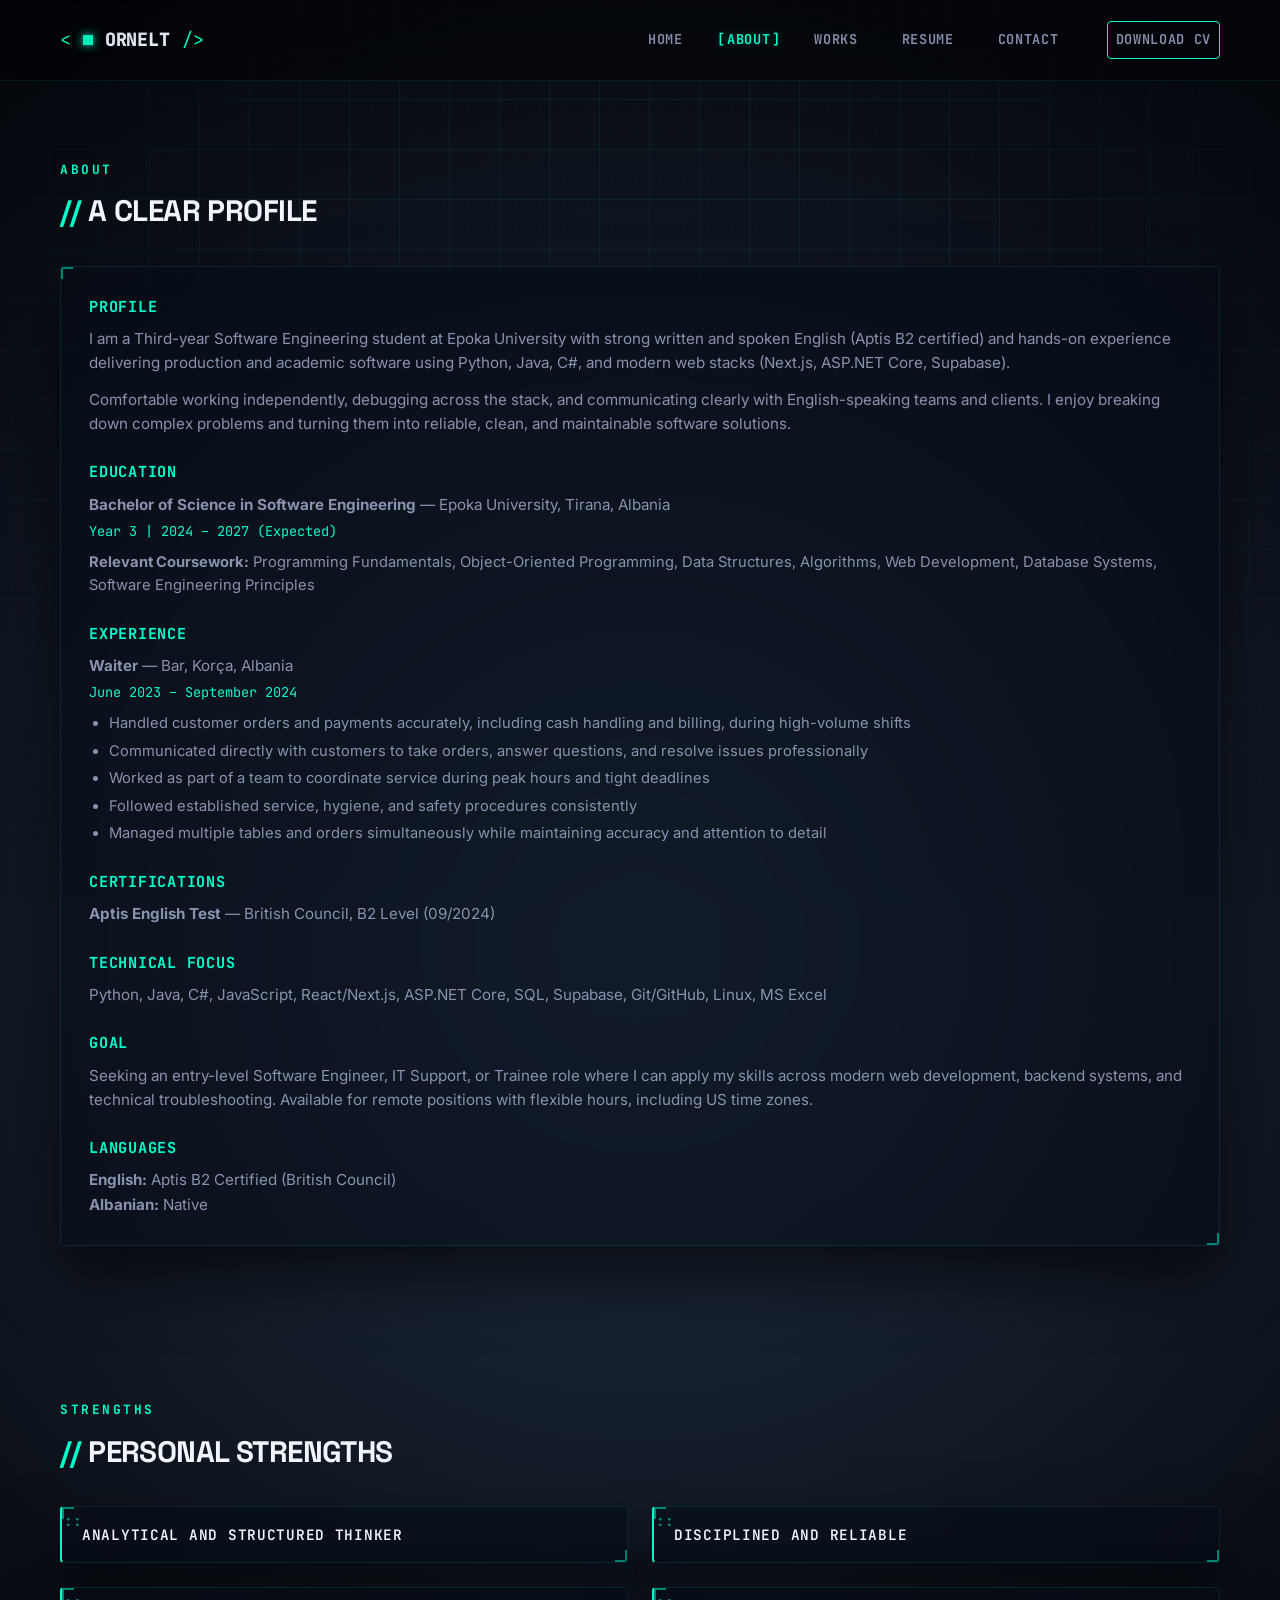
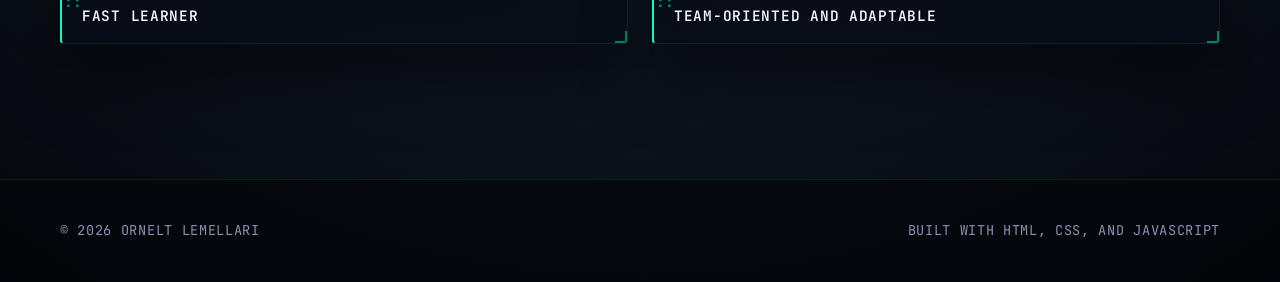
==== commit 4195b9cc: "Update portfolio: year 3 status, new projects order, experience, certifications, OG tags, and update" ====
--- a/pages/about.html
+++ b/pages/about.html
@@ -6,7 +6,20 @@
     <title>About • Ornelt Lemellari</title>
     <meta
       name="description"
-      content="About Ornelt Lemellari: profile, education, strengths, and technical focus."
+      content="About Ornelt Lemellari: Third-year Software Engineering student, technical focus, experience, certifications, and career goals."
+    />
+    <meta property="og:title" content="About • Ornelt Lemellari" />
+    <meta
+      property="og:description"
+      content="Profile, education (Epoka University Year 3), Aptis B2 certification, experience, technical skills, and career goals of Ornelt Lemellari."
+    />
+    <meta property="og:type" content="website" />
+    <meta property="og:url" content="https://orneltlemellari.github.io/Personal-Website/pages/about.html" />
+    <meta name="twitter:card" content="summary" />
+    <meta name="twitter:title" content="About • Ornelt Lemellari" />
+    <meta
+      name="twitter:description"
+      content="Profile, education (Epoka University Year 3), Aptis B2 certification, experience, technical skills, and career goals of Ornelt Lemellari."
     />
     <link rel="preconnect" href="https://fonts.googleapis.com" />
     <link rel="preconnect" href="https://fonts.gstatic.com" crossorigin />
@@ -33,32 +46,63 @@
             <div class="info-block">
               <h3>Profile</h3>
               <p>
-                I am a Software Engineering student at Epoka University with a strong interest in software development and system design. My studies have helped me build a solid understanding of programming principles, particularly object-oriented programming and data structures.
+                I am a Third-year Software Engineering student at Epoka University with strong written and spoken English (Aptis B2 certified) and hands-on experience delivering production and academic software using Python, Java, C#, and modern web stacks (Next.js, ASP.NET Core, Supabase).
               </p>
               <p style="margin-top: 12px">
-                I enjoy breaking down complex problems and transforming them into structured and efficient solutions through code. My current focus is on strengthening my programming skills while gaining practical experience through real projects.
+                Comfortable working independently, debugging across the stack, and communicating clearly with English-speaking teams and clients. I enjoy breaking down complex problems and turning them into reliable, clean, and maintainable software solutions.
               </p>
             </div>
             
             <div class="info-block">
               <h3>Education</h3>
-              <p><strong>Epoka University — Bachelor of Science in Software Engineering</strong> (2024 – Present)</p>
+              <p><strong>Bachelor of Science in Software Engineering</strong> — Epoka University, Tirana, Albania</p>
+              <p style="margin-top: 4px; font-family: var(--font-mono); font-size: 0.85rem; color: var(--lime);">
+                Year 3 | 2024 – 2027 (Expected)
+              </p>
               <p style="margin-top: 8px; font-size: 0.92rem; color: var(--muted);">
                 <strong>Relevant Coursework:</strong> Programming Fundamentals, Object-Oriented Programming, Data Structures, Algorithms, Web Development, Database Systems, Software Engineering Principles
               </p>
+            </div>
+
+            <div class="info-block">
+              <h3>Experience</h3>
+              <p><strong>Waiter</strong> — Bar, Korça, Albania</p>
+              <p style="margin-top: 4px; font-family: var(--font-mono); font-size: 0.85rem; color: var(--lime);">
+                June 2023 – September 2024
+              </p>
+              <ul style="margin-top: 8px; padding-left: 20px; color: var(--muted); font-size: 0.92rem; display: grid; gap: 4px;">
+                <li>Handled customer orders and payments accurately, including cash handling and billing, during high-volume shifts</li>
+                <li>Communicated directly with customers to take orders, answer questions, and resolve issues professionally</li>
+                <li>Worked as part of a team to coordinate service during peak hours and tight deadlines</li>
+                <li>Followed established service, hygiene, and safety procedures consistently</li>
+                <li>Managed multiple tables and orders simultaneously while maintaining accuracy and attention to detail</li>
+              </ul>
+            </div>
+
+            <div class="info-block">
+              <h3>Certifications</h3>
+              <p><strong>Aptis English Test</strong> — British Council, B2 Level (09/2024)</p>
             </div>
             
             <div class="info-block">
               <h3>Technical Focus</h3>
               <p>
-                Python, Java, C++, HTML/CSS, Git/GitHub, Linux command line, basic SQL-based databases, OOP, and software development principles.
+                Python, Java, C#, JavaScript, React/Next.js, ASP.NET Core, SQL, Supabase, Git/GitHub, Linux, MS Excel
               </p>
             </div>
             
             <div class="info-block">
               <h3>Goal</h3>
               <p>
-                Seeking a Junior Software Engineer or Software Engineering Internship opportunity to gain real industry experience and contribute to real-world projects.
+                Seeking an entry-level Software Engineer, IT Support, or Trainee role where I can apply my skills across modern web development, backend systems, and technical troubleshooting. Available for remote positions with flexible hours, including US time zones.
+              </p>
+            </div>
+
+            <div class="info-block">
+              <h3>Languages</h3>
+              <p>
+                <strong>English:</strong> Aptis B2 Certified (British Council)<br />
+                <strong>Albanian:</strong> Native
               </p>
             </div>
           </div>
--- a/styles.css
+++ b/styles.css
@@ -573,6 +573,10 @@
   line-height: 1.7;
 }
 
+.copy + .copy {
+  margin-top: 14px;
+}
+
 /* ==========================================================================
    Interactive HUD Orbit & Hologram Visuals
    ========================================================================== */
